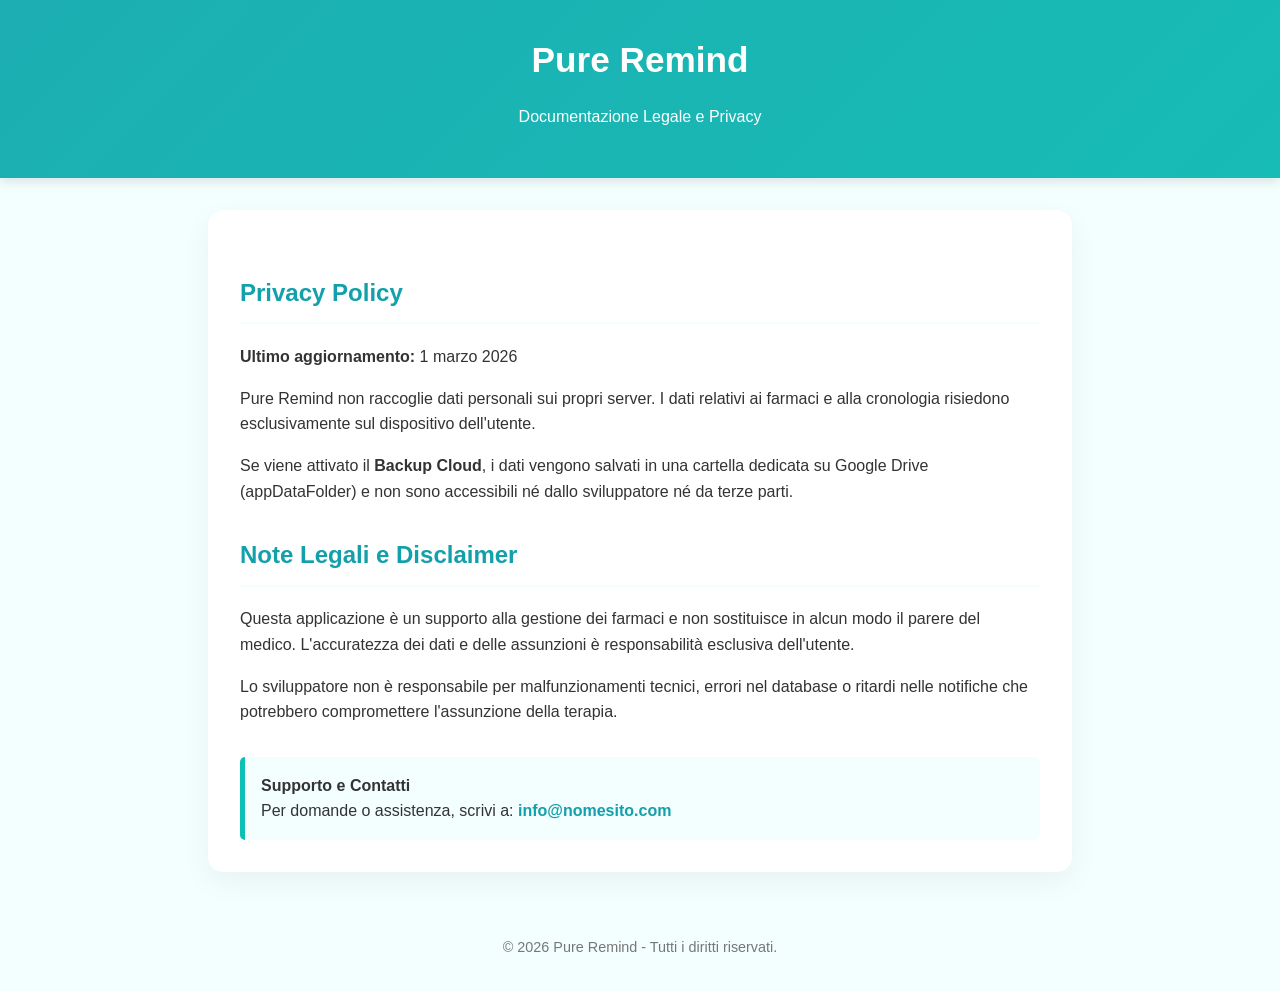
==== index.html @ 918ed2e0 "Add files via upload Prima versione" ====
<!DOCTYPE html>
<html lang="it">
<head>
    <meta charset="UTF-8">
    <meta name="viewport" content="width=device-width, initial-scale=1.0">
    <title>Pure Remind - Note Legali e Privacy</title>
    <style>
        :root {
            --primary: #12a0aa;
            --accent: #0dc0b4;
            --light-bg: #f3fefe;
            --text-dark: #333;
            --gradient: linear-gradient(135deg, #1caeb2, #17bcb5);
        }

        body {
            font-family: 'Segoe UI', Tahoma, Geneva, Verdana, sans-serif;
            line-height: 1.6;
            color: var(--text-dark);
            background-color: var(--light-bg);
            margin: 0;
            padding: 0;
        }

        header {
            background: var(--gradient);
            color: white;
            padding: 2rem 1rem;
            text-align: center;
            box-shadow: 0 4px 10px rgba(0,0,0,0.1);
        }

        .container {
            max-width: 800px;
            margin: 2rem auto;
            background: white;
            padding: 2rem;
            border-radius: 15px;
            box-shadow: 0 10px 30px rgba(0,0,0,0.05);
        }

        h1 { margin: 0; font-size: 2.2rem; }
        h2 { color: var(--primary); border-bottom: 2px solid var(--light-bg); padding-bottom: 10px; margin-top: 2rem; }
        
        .contact-box {
            background-color: #f3fefe;
            border-left: 5px solid var(--accent);
            padding: 1rem;
            margin-top: 2rem;
            border-radius: 5px;
        }

        footer {
            text-align: center;
            padding: 2rem;
            color: #777;
            font-size: 0.9rem;
        }

        a { color: var(--primary); text-decoration: none; font-weight: bold; }
        a:hover { color: var(--accent); }
    </style>
</head>
<body>

<header>
    <h1>Pure Remind</h1>
    <p>Documentazione Legale e Privacy</p>
</header>

<div class="container">
    <section>
        <h2>Privacy Policy</h2>
        <p><strong>Ultimo aggiornamento:</strong> 1 marzo 2026</p>
        <p>Pure Remind non raccoglie dati personali sui propri server. I dati relativi ai farmaci e alla cronologia risiedono esclusivamente sul dispositivo dell'utente.</p>
        <p>Se viene attivato il <strong>Backup Cloud</strong>, i dati vengono salvati in una cartella dedicata su Google Drive (appDataFolder) e non sono accessibili né dallo sviluppatore né da terze parti.</p>
    </section>

    <section>
        <h2>Note Legali e Disclaimer</h2>
        <p>Questa applicazione è un supporto alla gestione dei farmaci e non sostituisce in alcun modo il parere del medico. L'accuratezza dei dati e delle assunzioni è responsabilità esclusiva dell'utente.</p>
        <p>Lo sviluppatore non è responsabile per malfunzionamenti tecnici, errori nel database o ritardi nelle notifiche che potrebbero compromettere l'assunzione della terapia.</p>
    </section>

    <div class="contact-box">
        <strong>Supporto e Contatti</strong><br>
        Per domande o assistenza, scrivi a: <a href="mailto:info@nomesito.com">info@nomesito.com</a>
    </div>
</div>

<footer>
    &copy; 2026 Pure Remind - Tutti i diritti riservati.
</footer>

</body>
</html>
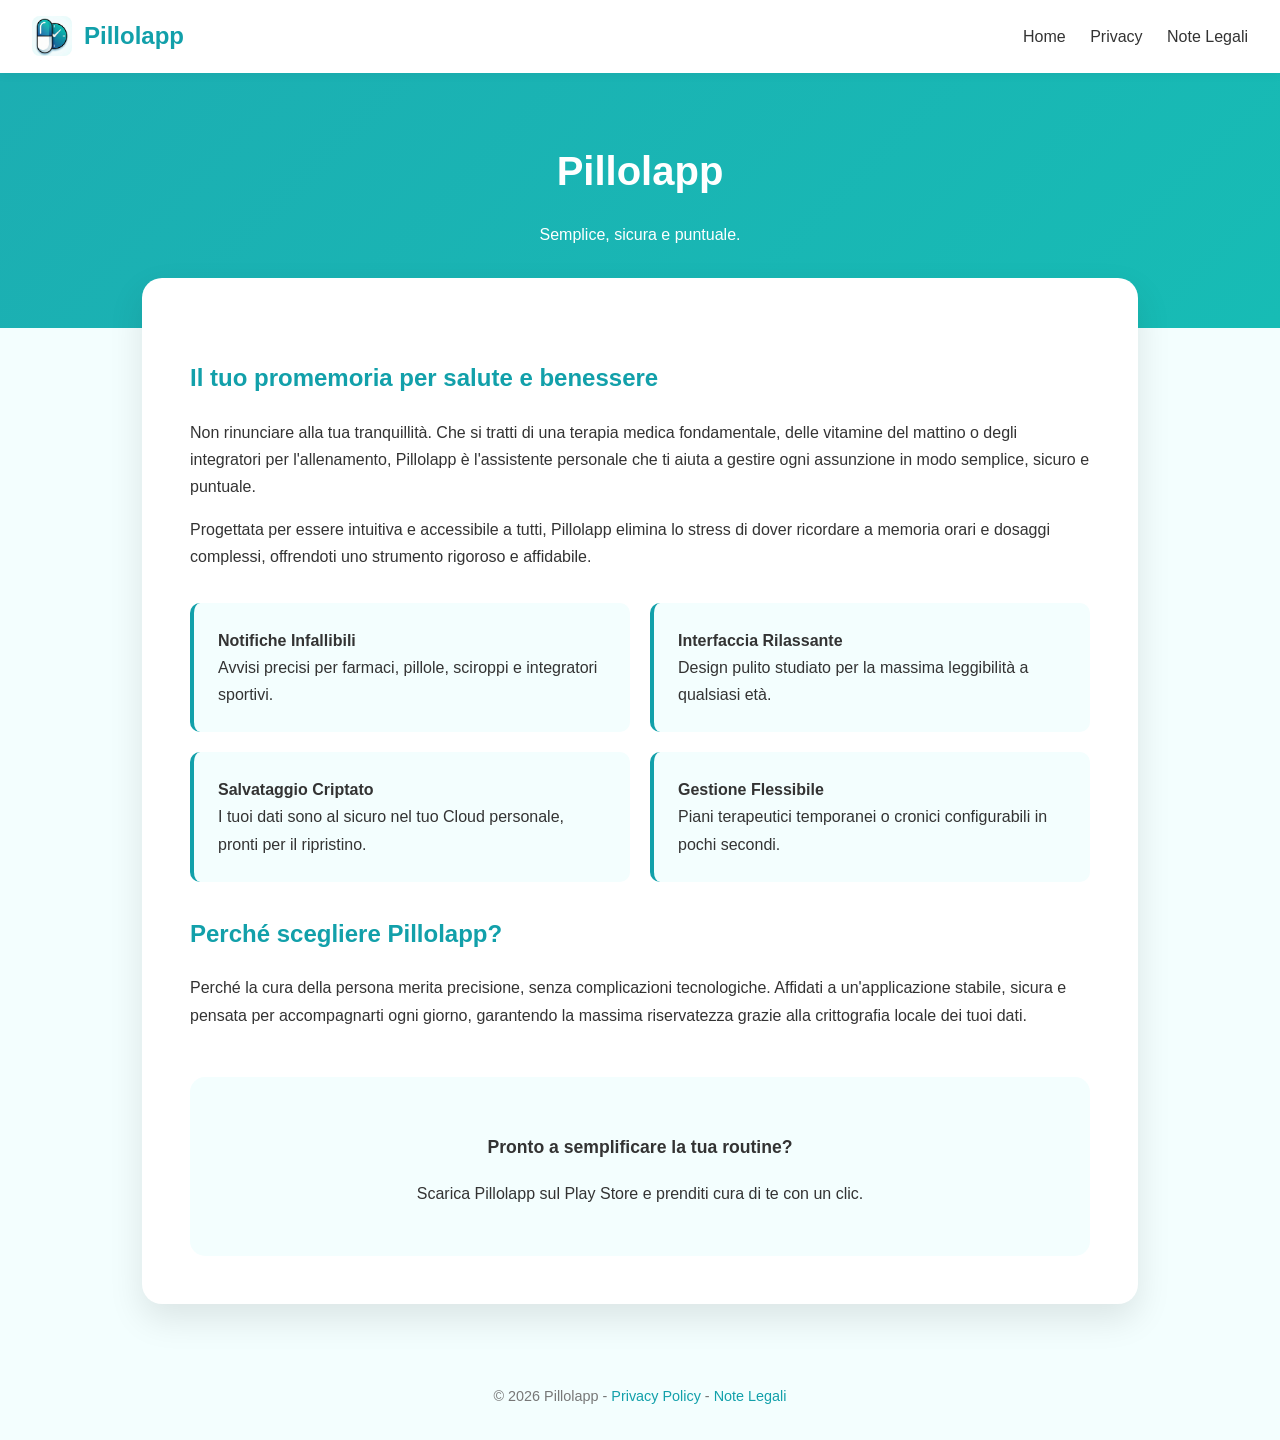
==== commit e04d33ec: "Add files via upload" ====
--- a/index.html
+++ b/index.html
@@ -3,93 +3,68 @@
 <head>
     <meta charset="UTF-8">
     <meta name="viewport" content="width=device-width, initial-scale=1.0">
-    <title>Pure Remind - Note Legali e Privacy</title>
-    <style>
-        :root {
-            --primary: #12a0aa;
-            --accent: #0dc0b4;
-            --light-bg: #f3fefe;
-            --text-dark: #333;
-            --gradient: linear-gradient(135deg, #1caeb2, #17bcb5);
-        }
-
-        body {
-            font-family: 'Segoe UI', Tahoma, Geneva, Verdana, sans-serif;
-            line-height: 1.6;
-            color: var(--text-dark);
-            background-color: var(--light-bg);
-            margin: 0;
-            padding: 0;
-        }
-
-        header {
-            background: var(--gradient);
-            color: white;
-            padding: 2rem 1rem;
-            text-align: center;
-            box-shadow: 0 4px 10px rgba(0,0,0,0.1);
-        }
-
-        .container {
-            max-width: 800px;
-            margin: 2rem auto;
-            background: white;
-            padding: 2rem;
-            border-radius: 15px;
-            box-shadow: 0 10px 30px rgba(0,0,0,0.05);
-        }
-
-        h1 { margin: 0; font-size: 2.2rem; }
-        h2 { color: var(--primary); border-bottom: 2px solid var(--light-bg); padding-bottom: 10px; margin-top: 2rem; }
-        
-        .contact-box {
-            background-color: #f3fefe;
-            border-left: 5px solid var(--accent);
-            padding: 1rem;
-            margin-top: 2rem;
-            border-radius: 5px;
-        }
-
-        footer {
-            text-align: center;
-            padding: 2rem;
-            color: #777;
-            font-size: 0.9rem;
-        }
-
-        a { color: var(--primary); text-decoration: none; font-weight: bold; }
-        a:hover { color: var(--accent); }
-    </style>
+    <title>Pillolapp - Il tuo promemoria per salute e benessere</title>
+    <meta name="robots" content="noindex, nofollow">
+    <link rel="stylesheet" href="style.css">
 </head>
 <body>
 
+<nav>
+    <a href="index.html" class="logo-container">
+        <img src="icona-pillolapp.png" alt="Logo" class="logo-icon">
+        <span class="logo-text">Pillolapp</span>
+    </a>
+    <div class="nav-links">
+        <a href="index.html">Home</a>
+        <a href="privacy.html">Privacy</a>
+        <a href="legale.html">Note Legali</a>
+    </div>
+</nav>
+
 <header>
-    <h1>Pure Remind</h1>
-    <p>Documentazione Legale e Privacy</p>
+    <h1>Pillolapp</h1>
+    <p>Semplice, sicura e puntuale.</p>
 </header>
 
 <div class="container">
     <section>
-        <h2>Privacy Policy</h2>
-        <p><strong>Ultimo aggiornamento:</strong> 1 marzo 2026</p>
-        <p>Pure Remind non raccoglie dati personali sui propri server. I dati relativi ai farmaci e alla cronologia risiedono esclusivamente sul dispositivo dell'utente.</p>
-        <p>Se viene attivato il <strong>Backup Cloud</strong>, i dati vengono salvati in una cartella dedicata su Google Drive (appDataFolder) e non sono accessibili né dallo sviluppatore né da terze parti.</p>
+        <h2>Il tuo promemoria per salute e benessere</h2>
+        <p>Non rinunciare alla tua tranquillità. Che si tratti di una terapia medica fondamentale, delle vitamine del mattino o degli integratori per l'allenamento, Pillolapp è l'assistente personale che ti aiuta a gestire ogni assunzione in modo semplice, sicuro e puntuale.</p>
+        <p>Progettata per essere intuitiva e accessibile a tutti, Pillolapp elimina lo stress di dover ricordare a memoria orari e dosaggi complessi, offrendoti uno strumento rigoroso e affidabile.</p>
     </section>
 
+    <div class="feature-grid">
+        <div class="feature-item">
+            <strong>Notifiche Infallibili</strong><br>
+            Avvisi precisi per farmaci, pillole, sciroppi e integratori sportivi.
+        </div>
+        <div class="feature-item">
+            <strong>Interfaccia Rilassante</strong><br>
+            Design pulito studiato per la massima leggibilità a qualsiasi età.
+        </div>
+        <div class="feature-item">
+            <strong>Salvataggio Criptato</strong><br>
+            I tuoi dati sono al sicuro nel tuo Cloud personale, pronti per il ripristino.
+        </div>
+        <div class="feature-item">
+            <strong>Gestione Flessibile</strong><br>
+            Piani terapeutici temporanei o cronici configurabili in pochi secondi.
+        </div>
+    </div>
+
     <section>
-        <h2>Note Legali e Disclaimer</h2>
-        <p>Questa applicazione è un supporto alla gestione dei farmaci e non sostituisce in alcun modo il parere del medico. L'accuratezza dei dati e delle assunzioni è responsabilità esclusiva dell'utente.</p>
-        <p>Lo sviluppatore non è responsabile per malfunzionamenti tecnici, errori nel database o ritardi nelle notifiche che potrebbero compromettere l'assunzione della terapia.</p>
+        <h2>Perché scegliere Pillolapp?</h2>
+        <p>Perché la cura della persona merita precisione, senza complicazioni tecnologiche. Affidati a un'applicazione stabile, sicura e pensata per accompagnarti ogni giorno, garantendo la massima riservatezza grazie alla crittografia locale dei tuoi dati.</p>
     </section>
 
-    <div class="contact-box">
-        <strong>Supporto e Contatti</strong><br>
-        Per domande o assistenza, scrivi a: <a href="mailto:info@nomesito.com">info@nomesito.com</a>
+    <div class="cta-section">
+        <h3>Pronto a semplificare la tua routine?</h3>
+        <p>Scarica Pillolapp sul Play Store e prenditi cura di te con un clic.</p>
     </div>
 </div>
 
 <footer>
-    &copy; 2026 Pure Remind - Tutti i diritti riservati.
+    &copy; 2026 Pillolapp - <a href="privacy.html">Privacy Policy</a> - <a href="legale.html">Note Legali</a>
 </footer>
 
 </body>
--- a/style.css
+++ b/style.css
@@ -0,0 +1,130 @@
+:root {
+    --primary: #12a0aa;
+    --accent: #0dc0b4;
+    --light-bg: #f3fefe;
+    --text-dark: #333;
+    --white: #ffffff;
+    --gradient: linear-gradient(135deg, #1caeb2, #17bcb5);
+}
+
+body {
+    font-family: 'Segoe UI', Tahoma, Geneva, Verdana, sans-serif;
+    line-height: 1.7;
+    color: var(--text-dark);
+    background-color: var(--light-bg);
+    margin: 0;
+    padding: 0;
+}
+
+/* Navigazione */
+nav {
+    background: var(--white);
+    padding: 1rem 2rem;
+    display: flex;
+    justify-content: space-between;
+    align-items: center;
+    position: sticky;
+    top: 0;
+    z-index: 1000;
+    box-shadow: 0 2px 10px rgba(0,0,0,0.05);
+}
+
+.logo-container {
+    display: flex;
+    align-items: center;
+    text-decoration: none;
+    gap: 12px;
+}
+
+.logo-icon {
+    width: 40px;
+    height: 40px;
+    border-radius: 8px;
+    object-fit: contain;
+}
+
+.logo-text {
+    font-size: 1.5rem;
+    font-weight: bold;
+    color: var(--primary);
+}
+
+.nav-links a {
+    margin-left: 20px;
+    text-decoration: none;
+    color: var(--text-dark);
+    font-weight: 500;
+    transition: color 0.3s;
+}
+
+.nav-links a:hover {
+    color: var(--primary);
+}
+
+/* Hero Section */
+header {
+    background: var(--gradient);
+    color: white;
+    padding: 4rem 1rem;
+    text-align: center;
+}
+
+.container {
+    max-width: 900px;
+    margin: -50px auto 3rem;
+    background: var(--white);
+    padding: 3rem;
+    border-radius: 20px;
+    box-shadow: 0 15px 35px rgba(0,0,0,0.1);
+}
+
+h1 { margin: 0; font-size: 2.5rem; }
+h2 { color: var(--primary); margin-top: 2rem; }
+h3 { color: var(--text-dark); font-size: 1.1rem; margin-top: 1.5rem; }
+
+.feature-grid {
+    display: grid;
+    grid-template-columns: 1fr 1fr;
+    gap: 20px;
+    margin-top: 2rem;
+}
+
+.feature-item {
+    background: var(--light-bg);
+    padding: 1.5rem;
+    border-radius: 10px;
+    border-left: 4px solid var(--primary);
+}
+
+.cta-section {
+    text-align: center;
+    margin-top: 3rem;
+    padding: 2rem;
+    background: var(--light-bg);
+    border-radius: 15px;
+}
+
+.contact-box {
+    background-color: var(--light-bg);
+    border-left: 5px solid var(--accent);
+    padding: 1.5rem;
+    margin-top: 3rem;
+    border-radius: 5px;
+}
+
+footer {
+    text-align: center;
+    padding: 2rem;
+    color: #777;
+    font-size: 0.9rem;
+}
+
+footer a {
+    color: var(--primary);
+    text-decoration: none;
+}
+
+@media (max-width: 600px) {
+    .feature-grid { grid-template-columns: 1fr; }
+    .container { margin: 20px; padding: 1.5rem; }
+}
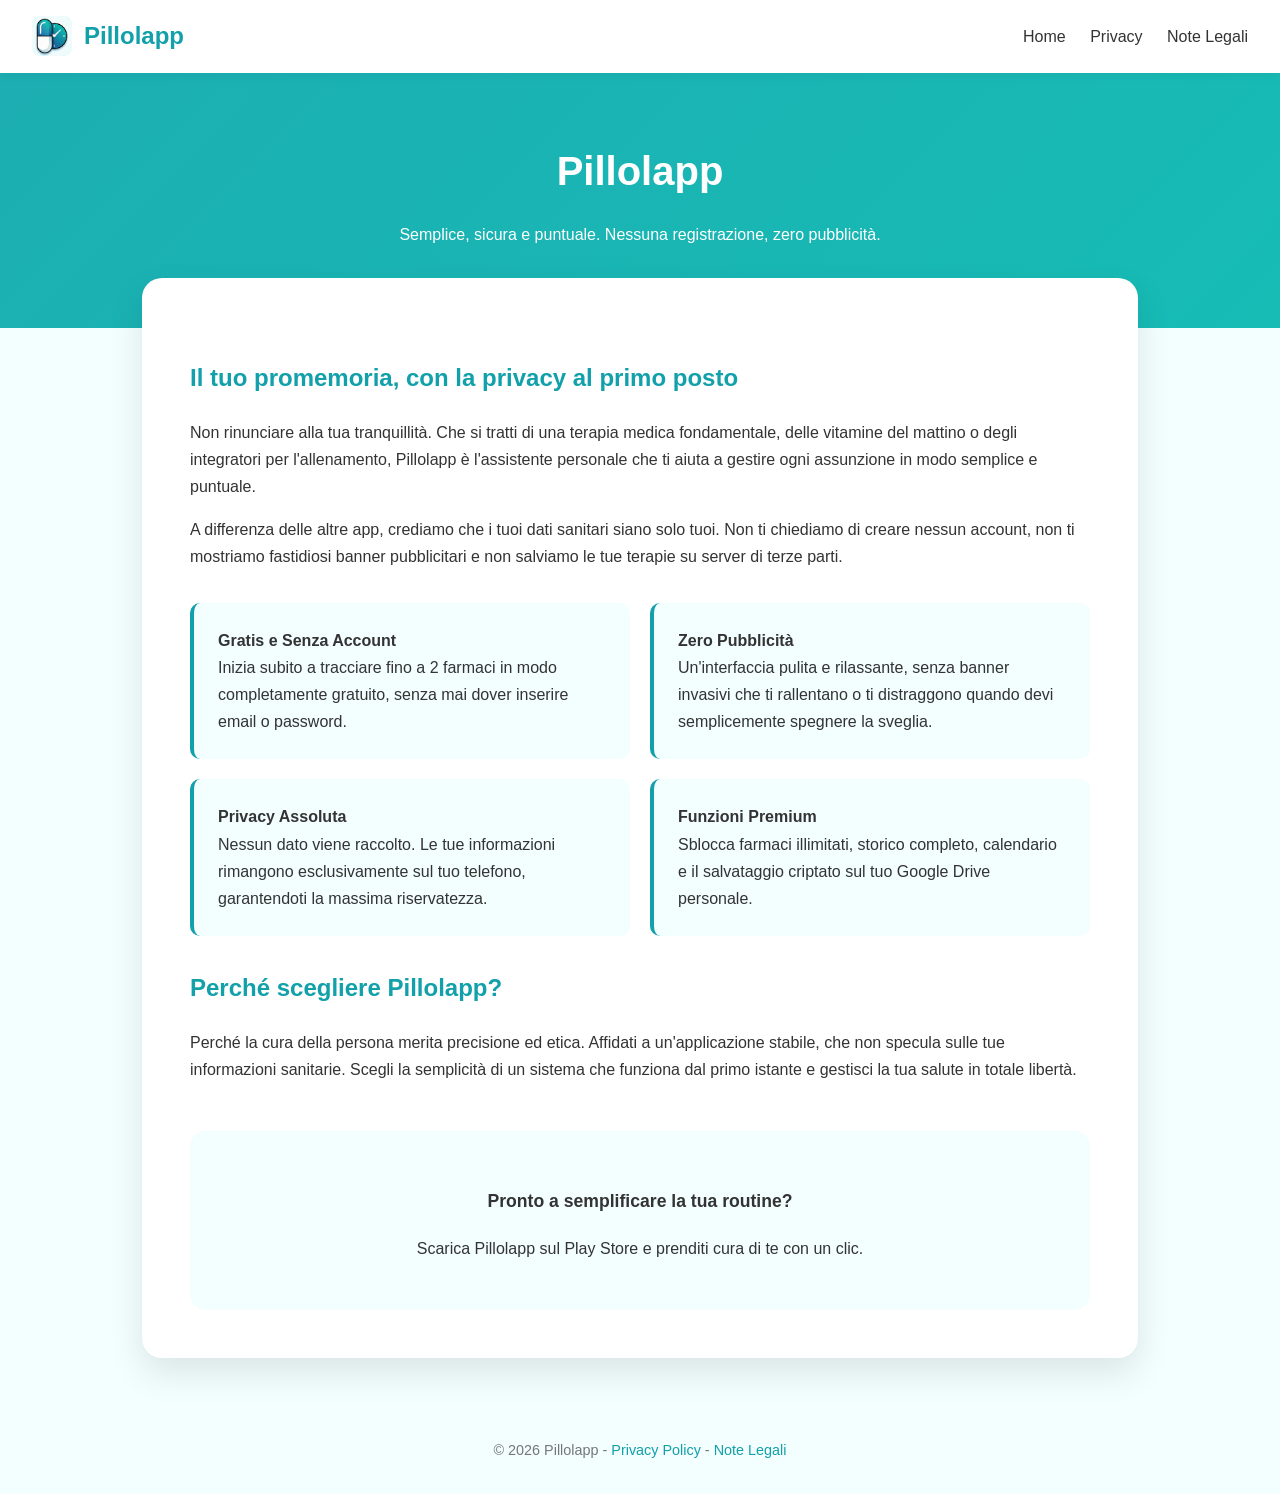
==== commit 8a72a554: "Add files via upload" ====
--- a/index.html
+++ b/index.html
@@ -23,38 +23,38 @@
 
 <header>
     <h1>Pillolapp</h1>
-    <p>Semplice, sicura e puntuale.</p>
+    <p>Semplice, sicura e puntuale. Nessuna registrazione, zero pubblicità.</p>
 </header>
 
 <div class="container">
     <section>
-        <h2>Il tuo promemoria per salute e benessere</h2>
-        <p>Non rinunciare alla tua tranquillità. Che si tratti di una terapia medica fondamentale, delle vitamine del mattino o degli integratori per l'allenamento, Pillolapp è l'assistente personale che ti aiuta a gestire ogni assunzione in modo semplice, sicuro e puntuale.</p>
-        <p>Progettata per essere intuitiva e accessibile a tutti, Pillolapp elimina lo stress di dover ricordare a memoria orari e dosaggi complessi, offrendoti uno strumento rigoroso e affidabile.</p>
+        <h2>Il tuo promemoria, con la privacy al primo posto</h2>
+        <p>Non rinunciare alla tua tranquillità. Che si tratti di una terapia medica fondamentale, delle vitamine del mattino o degli integratori per l'allenamento, Pillolapp è l'assistente personale che ti aiuta a gestire ogni assunzione in modo semplice e puntuale.</p>
+        <p>A differenza delle altre app, crediamo che i tuoi dati sanitari siano solo tuoi. Non ti chiediamo di creare nessun account, non ti mostriamo fastidiosi banner pubblicitari e non salviamo le tue terapie su server di terze parti.</p>
     </section>
 
     <div class="feature-grid">
         <div class="feature-item">
-            <strong>Notifiche Infallibili</strong><br>
-            Avvisi precisi per farmaci, pillole, sciroppi e integratori sportivi.
+            <strong>Gratis e Senza Account</strong><br>
+            Inizia subito a tracciare fino a 2 farmaci in modo completamente gratuito, senza mai dover inserire email o password.
         </div>
         <div class="feature-item">
-            <strong>Interfaccia Rilassante</strong><br>
-            Design pulito studiato per la massima leggibilità a qualsiasi età.
+            <strong>Zero Pubblicità</strong><br>
+            Un'interfaccia pulita e rilassante, senza banner invasivi che ti rallentano o ti distraggono quando devi semplicemente spegnere la sveglia.
         </div>
         <div class="feature-item">
-            <strong>Salvataggio Criptato</strong><br>
-            I tuoi dati sono al sicuro nel tuo Cloud personale, pronti per il ripristino.
+            <strong>Privacy Assoluta</strong><br>
+            Nessun dato viene raccolto. Le tue informazioni rimangono esclusivamente sul tuo telefono, garantendoti la massima riservatezza.
         </div>
         <div class="feature-item">
-            <strong>Gestione Flessibile</strong><br>
-            Piani terapeutici temporanei o cronici configurabili in pochi secondi.
+            <strong>Funzioni Premium</strong><br>
+            Sblocca farmaci illimitati, storico completo, calendario e il salvataggio criptato sul tuo Google Drive personale.
         </div>
     </div>
 
     <section>
         <h2>Perché scegliere Pillolapp?</h2>
-        <p>Perché la cura della persona merita precisione, senza complicazioni tecnologiche. Affidati a un'applicazione stabile, sicura e pensata per accompagnarti ogni giorno, garantendo la massima riservatezza grazie alla crittografia locale dei tuoi dati.</p>
+        <p>Perché la cura della persona merita precisione ed etica. Affidati a un'applicazione stabile, che non specula sulle tue informazioni sanitarie. Scegli la semplicità di un sistema che funziona dal primo istante e gestisci la tua salute in totale libertà.</p>
     </section>
 
     <div class="cta-section">
